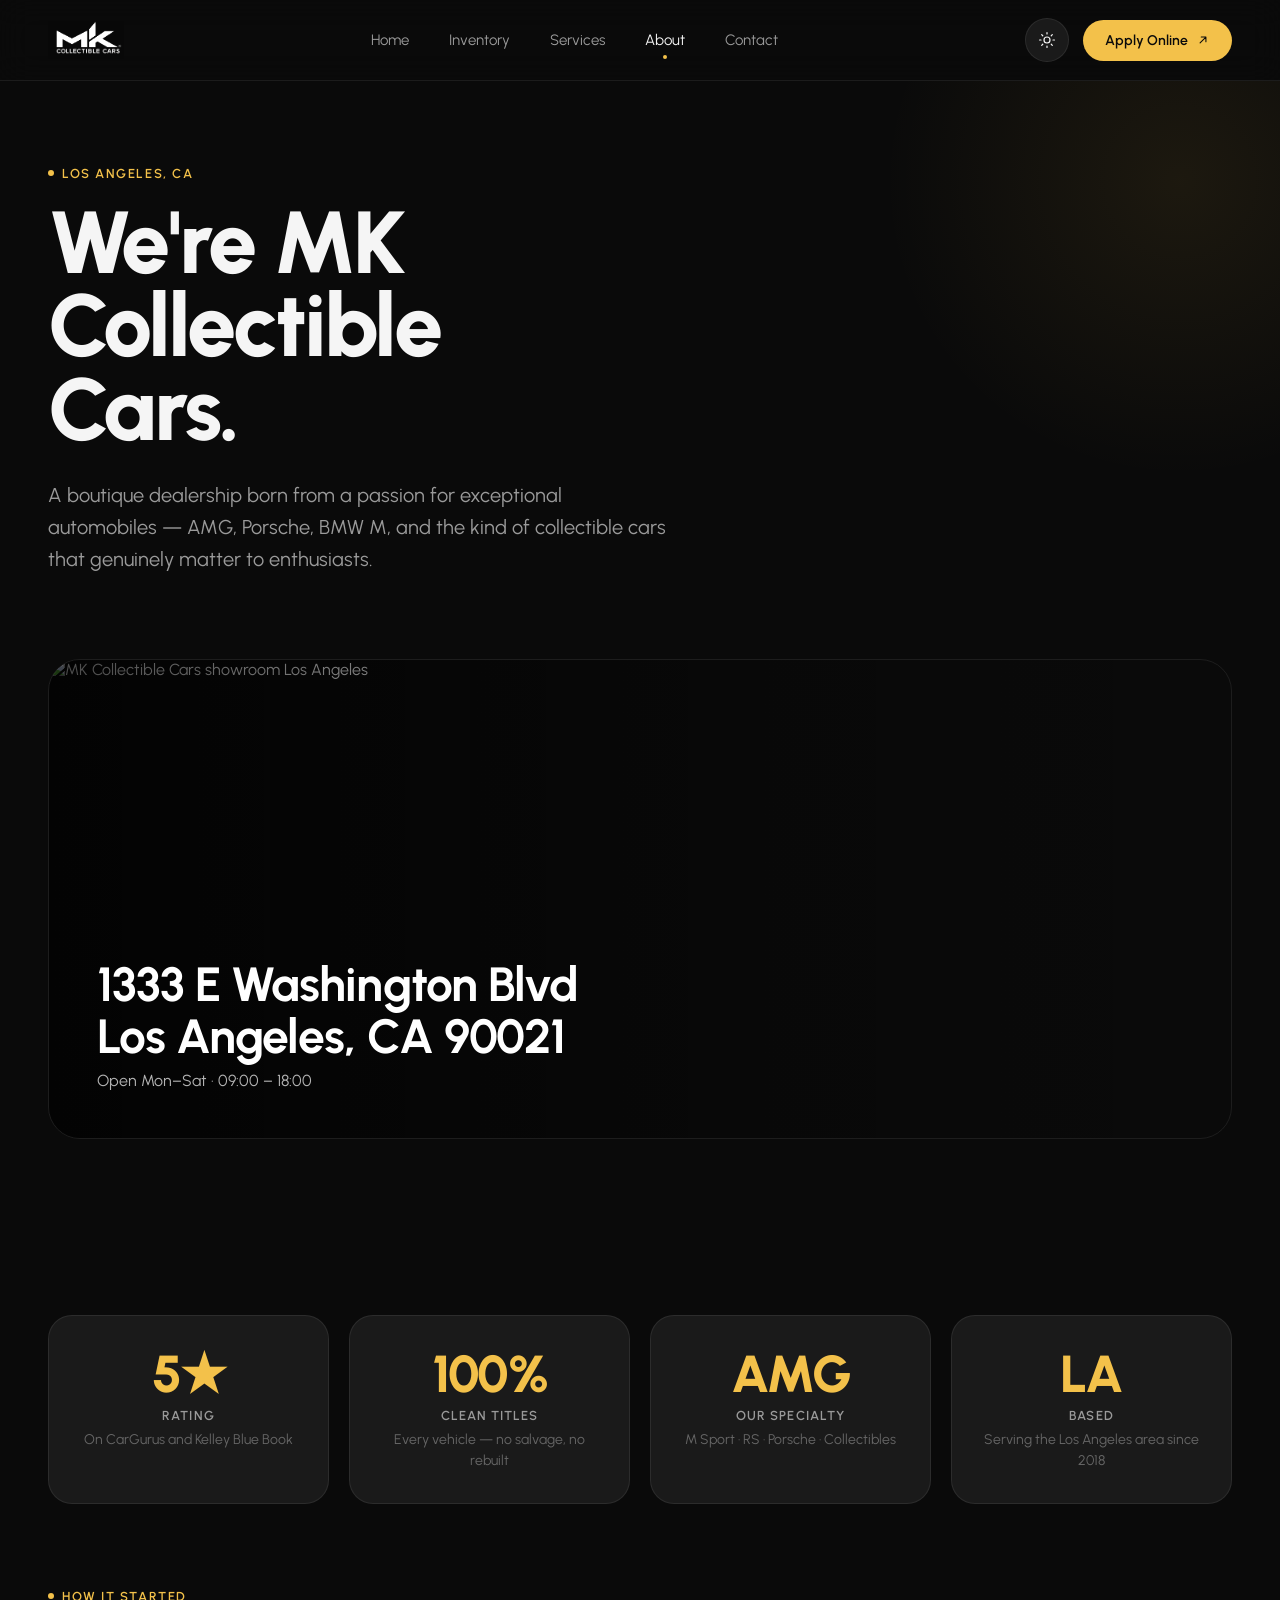
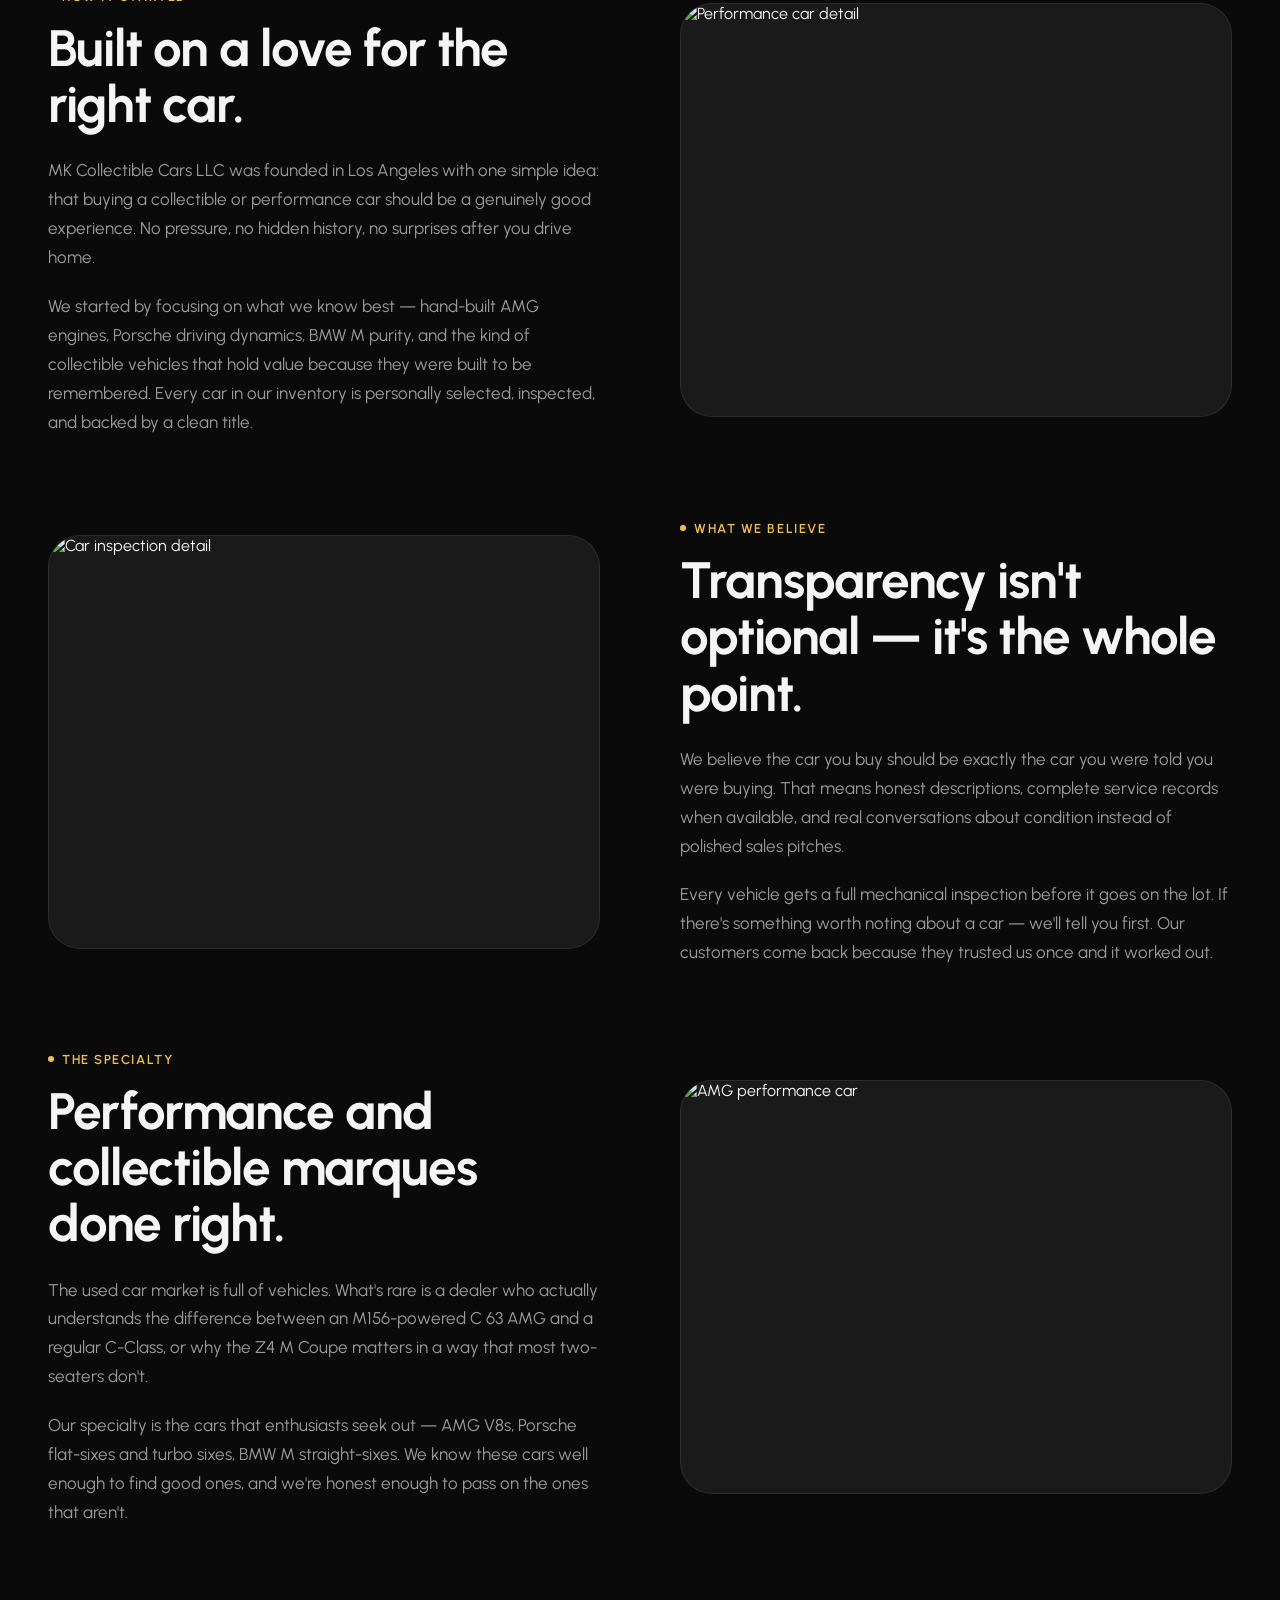
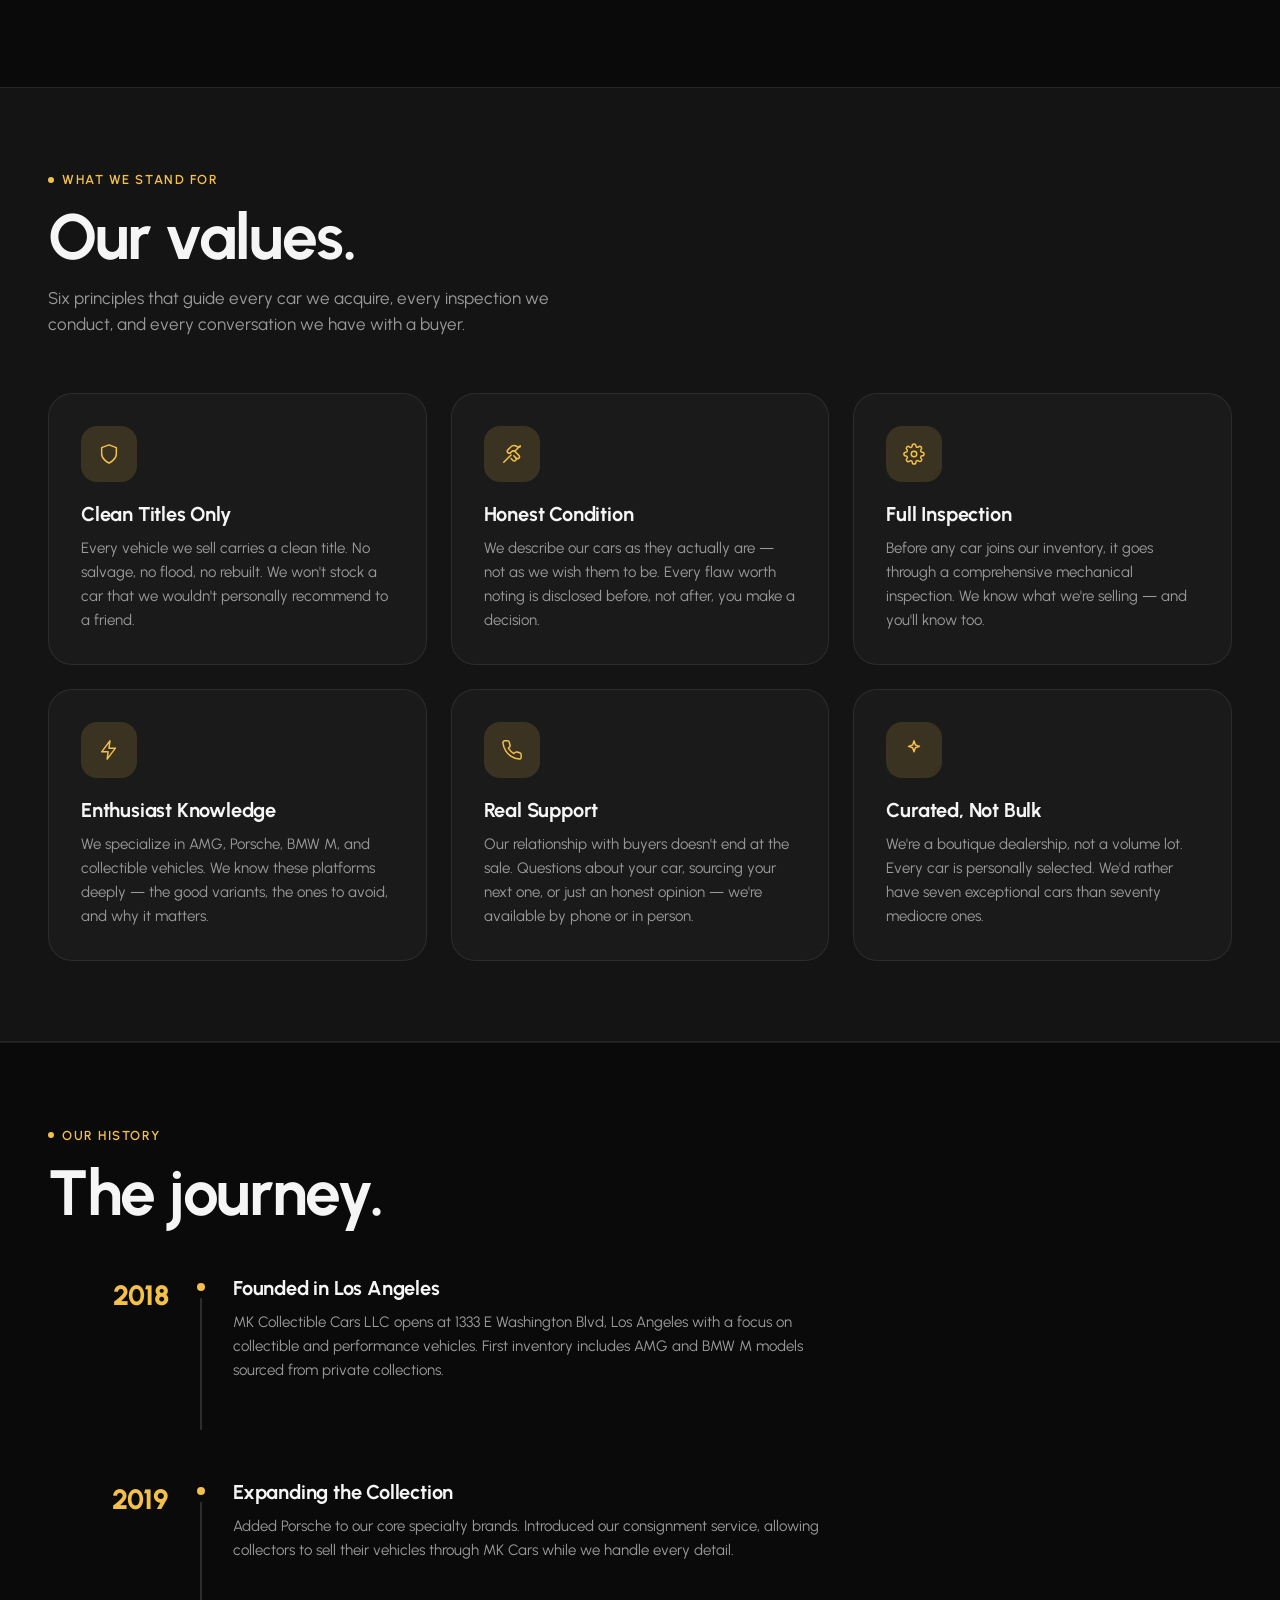
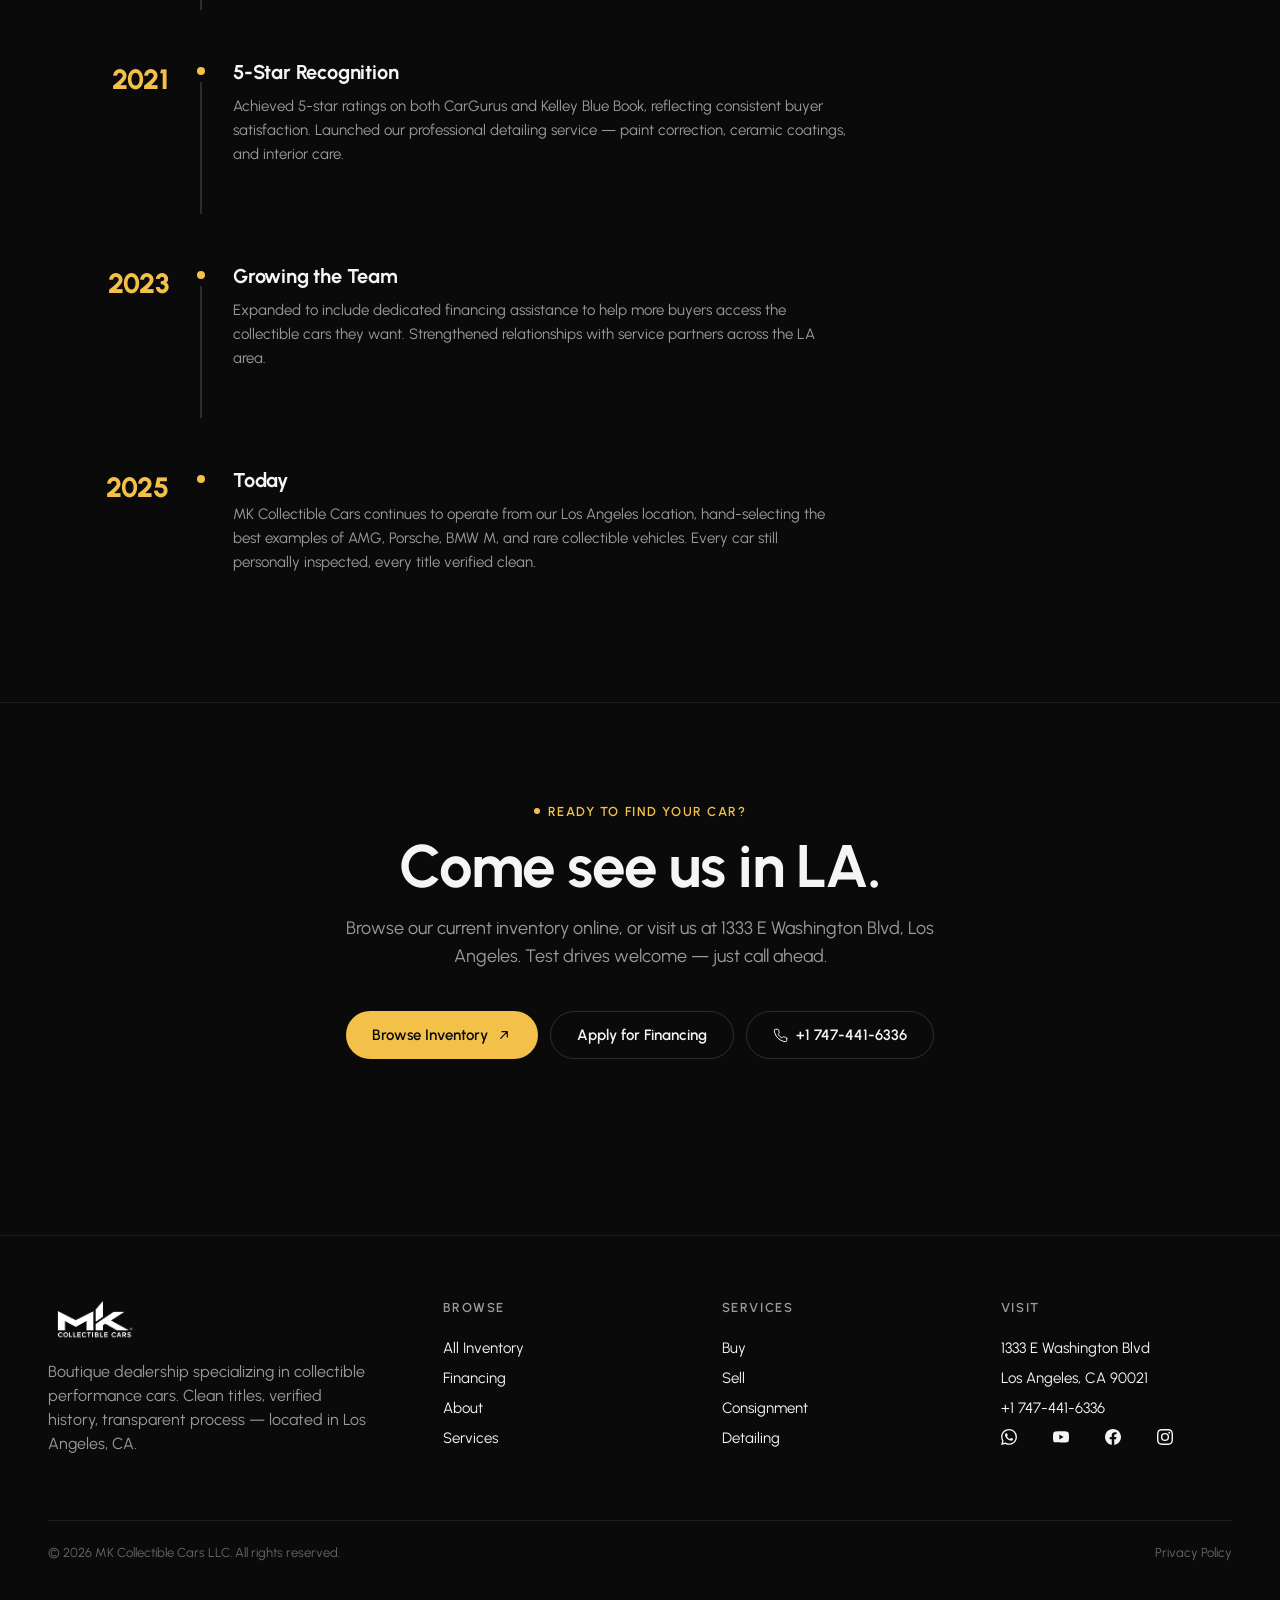
==== our-story.html @ 6998e9a0 "Initial commit — MK Collectible Cars SPA" ====
<!DOCTYPE html>
<html lang="en">
<head>
<meta charset="UTF-8">
<meta name="viewport" content="width=device-width, initial-scale=1.0">
<title>Our Story — MK Collectible Cars</title>
<meta name="description" content="The story behind MK Collectible Cars LLC — a boutique dealership in Los Angeles specializing in AMG, Porsche, BMW M, and collectible vehicles.">
<link rel="preconnect" href="https://fonts.googleapis.com">
<link rel="preconnect" href="https://fonts.gstatic.com" crossorigin>
<link href="https://fonts.googleapis.com/css2?family=Urbanist:wght@400;500;600;700;800&display=swap" rel="stylesheet">
<style>
/* MK Cars — Dark luxury design system */
:root {
  --bg: #0a0a0a;
  --bg-elev: #141414;
  --bg-card: #1a1a1a;
  --bg-card-hover: #1f1f1f;
  --border: rgba(255, 255, 255, 0.08);
  --border-strong: rgba(255, 255, 255, 0.14);
  --text: #f5f5f5;
  --text-muted: #9a9a9a;
  --text-faint: #666;
  --accent: #f3c14a;
  --accent-hover: #f8cf64;
  --accent-text: #0a0a0a;
  --radius-sm: 10px;
  --radius: 16px;
  --radius-lg: 24px;
  --radius-xl: 32px;
  --shadow: 0 20px 50px rgba(0, 0, 0, 0.4);
}

[data-theme="light"] {
  --bg: #f5f3ee;
  --bg-elev: #fffdf9;
  --bg-card: #ffffff;
  --bg-card-hover: #faf8f3;
  --border: rgba(0, 0, 0, 0.08);
  --border-strong: rgba(0, 0, 0, 0.16);
  --text: #15130f;
  --text-muted: #5a564f;
  --text-faint: #8a8680;
  --accent: #c89726;
  --accent-hover: #d6a232;
  --accent-text: #fffdf9;
  --shadow: 0 20px 50px rgba(0, 0, 0, 0.08);
}

* { box-sizing: border-box; }

html, body {
  margin: 0;
  padding: 0;
  background: var(--bg);
  color: var(--text);
  font-family: 'Urbanist', -apple-system, BlinkMacSystemFont, sans-serif;
  font-feature-settings: "ss01", "cv11";
  -webkit-font-smoothing: antialiased;
  text-rendering: optimizeLegibility;
}

a { color: inherit; text-decoration: none; }
button { font-family: inherit; cursor: pointer; }

.container {
  max-width: 1440px;
  margin: 0 auto;
  padding: 0 48px;
}

@media (max-width: 768px) {
  .container { padding: 0 20px; }
}

/* Header */
.header {
  position: sticky;
  top: 0;
  z-index: 50;
  background: color-mix(in oklab, var(--bg) 80%, transparent);
  backdrop-filter: blur(16px);
  -webkit-backdrop-filter: blur(16px);
  border-bottom: 1px solid var(--border);
}

.header-inner {
  display: flex;
  align-items: center;
  justify-content: space-between;
  height: 80px;
}

.logo {
  display: flex;
  align-items: center;
  gap: 10px;
}

.logo-img {
  height: 38px;
  width: auto;
  display: block;
  filter: invert(1) brightness(1.1);
  mix-blend-mode: screen;
}

[data-theme="light"] .logo-img {
  filter: none;
  mix-blend-mode: multiply;
}

.footer .logo-img {
  height: 44px;
}

.nav {
  display: flex;
  align-items: center;
  gap: 40px;
  font-size: 15px;
  color: var(--text-muted);
}

.nav a {
  position: relative;
  padding: 8px 0;
  transition: color .2s;
}
.nav a:hover { color: var(--text); }
.nav a.active { color: var(--text); }
.nav a.active::after {
  content: '';
  position: absolute;
  left: 50%;
  bottom: -2px;
  transform: translateX(-50%);
  width: 4px;
  height: 4px;
  border-radius: 50%;
  background: var(--accent);
}

.header-actions {
  display: flex;
  align-items: center;
  gap: 14px;
}

.icon-btn {
  width: 44px;
  height: 44px;
  border-radius: 50%;
  background: var(--bg-card);
  border: 1px solid var(--border);
  display: grid;
  place-items: center;
  color: var(--text);
  transition: all .2s;
}
.icon-btn:hover { background: var(--bg-card-hover); border-color: var(--border-strong); }

/* Buttons */
.btn {
  display: inline-flex;
  align-items: center;
  gap: 8px;
  padding: 14px 26px;
  border-radius: 999px;
  border: none;
  font-weight: 600;
  font-size: 15px;
  transition: all .2s;
  white-space: nowrap;
  cursor: pointer;
  font-family: inherit;
}

.btn-primary {
  background: var(--accent);
  color: var(--accent-text);
}
.btn-primary:hover { background: var(--accent-hover); transform: translateY(-1px); }

.btn-ghost {
  background: transparent;
  color: var(--text);
  border: 1px solid var(--border-strong);
}
.btn-ghost:hover { background: var(--bg-card); }

/* Cards */
.card {
  background: var(--bg-card);
  border: 1px solid var(--border);
  border-radius: var(--radius);
  transition: all .25s;
}

/* Section */
.section { padding: 96px 0; }

.section-eyebrow {
  display: inline-flex;
  align-items: center;
  gap: 8px;
  color: var(--accent);
  font-size: 13px;
  font-weight: 600;
  letter-spacing: 0.12em;
  text-transform: uppercase;
  margin-bottom: 16px;
}

.section-title {
  font-size: clamp(36px, 5vw, 64px);
  font-weight: 700;
  letter-spacing: -0.02em;
  line-height: 1.05;
  margin: 0 0 16px;
}

.section-sub {
  color: var(--text-muted);
  font-size: 17px;
  max-width: 560px;
  margin: 0;
  line-height: 1.5;
}

.muted { color: var(--text-muted); }
.divider { height: 1px; background: var(--border); border: 0; margin: 0; }

/* Page transitions */
.page-fade {
  animation: pageIn .35s ease;
}
@keyframes pageIn {
  from { opacity: 0; transform: translateY(8px); }
  to { opacity: 1; transform: translateY(0); }
}

/* Footer */
.footer {
  border-top: 1px solid var(--border);
  padding: 64px 0 40px;
  margin-top: 80px;
}
.footer-grid {
  display: grid;
  grid-template-columns: 1.5fr 1fr 1fr 1fr;
  gap: 48px;
  margin-bottom: 48px;
}
.footer-col h4 {
  font-size: 13px;
  text-transform: uppercase;
  letter-spacing: 0.12em;
  color: var(--text-muted);
  margin: 0 0 18px;
  font-weight: 600;
}
.footer-col a {
  display: block;
  padding: 6px 0;
  color: var(--text);
  font-size: 15px;
}
.footer-col a:hover { color: var(--accent); }
.footer-bottom {
  display: flex;
  justify-content: space-between;
  padding-top: 24px;
  border-top: 1px solid var(--border);
  color: var(--text-faint);
  font-size: 13px;
}
.social-icons {
  display: flex;
  gap: 8px;
  margin-top: auto;
  align-self: flex-end;
}
.social-icon {
  display: flex;
  align-items: center;
  justify-content: center;
  width: 44px;
  height: 44px;
  border-radius: 10px;
  color: var(--text-muted);
  transition: color 0.15s, border-color 0.15s;
}
.social-icon:hover {
  color: var(--accent);
}
@media (max-width: 768px) {
  .footer-grid { grid-template-columns: 1fr 1fr; gap: 28px; }
  .nav { display: none; }
}

/* Scrollbar */
::-webkit-scrollbar { width: 10px; height: 10px; }
::-webkit-scrollbar-track { background: var(--bg); }
::-webkit-scrollbar-thumb { background: var(--bg-card); border-radius: 999px; }
::-webkit-scrollbar-thumb:hover { background: var(--bg-card-hover); }

/* =========================================
   OUR STORY PAGE SPECIFIC STYLES
   ========================================= */

.story-hero {
  padding: 80px 0 64px;
  position: relative;
  overflow: hidden;
}

.story-hero::before {
  content: '';
  position: absolute;
  top: -200px;
  right: -200px;
  width: 600px;
  height: 600px;
  background: radial-gradient(circle, color-mix(in oklab, var(--accent) 8%, transparent) 0%, transparent 70%);
  pointer-events: none;
}

.story-hero-inner {
  max-width: 800px;
}

.story-hero-eyebrow {
  display: inline-flex;
  align-items: center;
  gap: 8px;
  color: var(--accent);
  font-size: 13px;
  font-weight: 600;
  letter-spacing: 0.12em;
  text-transform: uppercase;
  margin-bottom: 20px;
}

.story-hero-title {
  font-size: clamp(48px, 7vw, 88px);
  font-weight: 800;
  letter-spacing: -0.03em;
  line-height: 0.95;
  margin: 0 0 28px;
}

.story-hero-sub {
  font-size: 20px;
  color: var(--text-muted);
  line-height: 1.6;
  max-width: 620px;
}

/* Featured image banner */
.story-banner {
  position: relative;
  height: 480px;
  border-radius: var(--radius-xl);
  overflow: hidden;
  border: 1px solid var(--border);
  margin-bottom: 96px;
}

.story-banner img {
  width: 100%;
  height: 100%;
  object-fit: cover;
  object-position: 50% 40%;
}

.story-banner-overlay {
  position: absolute;
  inset: 0;
  background: linear-gradient(90deg, rgba(0,0,0,0.7) 0%, rgba(0,0,0,0.2) 60%, rgba(0,0,0,0) 100%);
}

.story-banner-text {
  position: absolute;
  left: 48px;
  bottom: 48px;
  color: #fff;
}

.story-banner-text h2 {
  font-size: clamp(28px, 4vw, 48px);
  font-weight: 700;
  letter-spacing: -0.02em;
  margin: 0 0 8px;
  line-height: 1.1;
}

.story-banner-text p {
  color: rgba(255,255,255,0.7);
  font-size: 16px;
  margin: 0;
}

/* Story content layout */
.story-content {
  display: grid;
  grid-template-columns: 1fr 1fr;
  gap: 80px;
  align-items: center;
  padding: 0 0 80px;
}

.story-content.reverse {
  direction: rtl;
}

.story-content.reverse > * {
  direction: ltr;
}

.story-text h2 {
  font-size: clamp(32px, 4vw, 52px);
  font-weight: 700;
  letter-spacing: -0.02em;
  line-height: 1.1;
  margin: 0 0 24px;
}

.story-text p {
  color: var(--text-muted);
  font-size: 17px;
  line-height: 1.7;
  margin: 0 0 20px;
}

.story-text p:last-child { margin-bottom: 0; }

.story-img-card {
  border-radius: var(--radius-xl);
  overflow: hidden;
  border: 1px solid var(--border);
  aspect-ratio: 4/3;
  background: var(--bg-card);
}

.story-img-card img {
  width: 100%;
  height: 100%;
  object-fit: cover;
}

/* Values grid */
.values-section {
  padding: 80px 0;
  background: var(--bg-elev);
  border-top: 1px solid var(--border);
  border-bottom: 1px solid var(--border);
}

.values-grid {
  display: grid;
  grid-template-columns: repeat(3, 1fr);
  gap: 24px;
  margin-top: 56px;
}

.value-card {
  padding: 32px;
  background: var(--bg-card);
  border: 1px solid var(--border);
  border-radius: var(--radius-lg);
  transition: all .25s;
}

.value-card:hover {
  border-color: var(--border-strong);
  transform: translateY(-2px);
}

.value-icon {
  width: 56px;
  height: 56px;
  border-radius: 16px;
  background: color-mix(in oklab, var(--accent) 15%, transparent);
  color: var(--accent);
  display: grid;
  place-items: center;
  margin-bottom: 20px;
}

.value-card h3 {
  font-size: 20px;
  font-weight: 700;
  margin: 0 0 10px;
  letter-spacing: -0.01em;
}

.value-card p {
  color: var(--text-muted);
  font-size: 15px;
  line-height: 1.6;
  margin: 0;
}

/* Stats row */
.stats-row {
  display: grid;
  grid-template-columns: repeat(4, 1fr);
  gap: 20px;
  padding: 80px 0;
}

.stat-item {
  background: var(--bg-card);
  border: 1px solid var(--border);
  border-radius: var(--radius-lg);
  padding: 32px 28px;
  text-align: center;
}

.stat-value {
  font-size: 52px;
  font-weight: 800;
  letter-spacing: -0.03em;
  line-height: 1;
  margin-bottom: 8px;
  color: var(--accent);
}

.stat-label {
  font-size: 13px;
  font-weight: 600;
  letter-spacing: 0.08em;
  text-transform: uppercase;
  color: var(--text-muted);
  margin-bottom: 6px;
}

.stat-desc {
  font-size: 14px;
  color: var(--text-faint);
  line-height: 1.5;
}

/* Timeline */
.timeline-section {
  padding: 80px 0;
  border-top: 1px solid var(--border);
}

.timeline {
  display: flex;
  flex-direction: column;
  gap: 0;
  margin-top: 48px;
  max-width: 800px;
}

.timeline-item {
  display: grid;
  grid-template-columns: 120px 1px 1fr;
  gap: 0 32px;
  padding-bottom: 48px;
  position: relative;
}

.timeline-item:last-child {
  padding-bottom: 0;
}

.timeline-year {
  font-size: 28px;
  font-weight: 800;
  color: var(--accent);
  letter-spacing: -0.02em;
  text-align: right;
  padding-top: 4px;
}

.timeline-line {
  position: relative;
  display: flex;
  flex-direction: column;
  align-items: center;
}

.timeline-dot {
  width: 14px;
  height: 14px;
  border-radius: 50%;
  background: var(--accent);
  border: 3px solid var(--bg);
  flex-shrink: 0;
  margin-top: 6px;
}

.timeline-connector {
  width: 2px;
  flex: 1;
  background: var(--border-strong);
  margin-top: 4px;
  min-height: 40px;
}

.timeline-item:last-child .timeline-connector {
  display: none;
}

.timeline-body {
  padding-top: 2px;
  padding-bottom: 48px;
}

.timeline-body h3 {
  font-size: 20px;
  font-weight: 700;
  margin: 0 0 10px;
  letter-spacing: -0.01em;
}

.timeline-body p {
  color: var(--text-muted);
  font-size: 15px;
  line-height: 1.6;
  margin: 0;
}

/* Team section */
.team-section {
  padding: 80px 0;
  background: var(--bg-elev);
  border-top: 1px solid var(--border);
}

/* CTA section */
.cta-section {
  padding: 96px 0;
  text-align: center;
  border-top: 1px solid var(--border);
}

.cta-inner {
  max-width: 640px;
  margin: 0 auto;
}

.cta-inner h2 {
  font-size: clamp(36px, 5vw, 60px);
  font-weight: 700;
  letter-spacing: -0.02em;
  line-height: 1.05;
  margin: 0 0 16px;
}

.cta-inner p {
  color: var(--text-muted);
  font-size: 18px;
  line-height: 1.6;
  margin: 0 0 40px;
}

.cta-actions {
  display: flex;
  gap: 12px;
  justify-content: center;
  flex-wrap: wrap;
}

/* Accent dot */
.accent-dot {
  width: 6px;
  height: 6px;
  border-radius: 50%;
  background: var(--accent);
  display: inline-block;
}

/* Mobile */
@media (max-width: 900px) {
  .story-content {
    grid-template-columns: 1fr;
    gap: 40px;
  }
  .story-content.reverse {
    direction: ltr;
  }
  .values-grid {
    grid-template-columns: 1fr 1fr;
  }
  .stats-row {
    grid-template-columns: 1fr 1fr;
  }
  .story-banner {
    height: 320px;
  }
  .story-banner-text {
    left: 24px;
    bottom: 24px;
  }
}

@media (max-width: 600px) {
  .values-grid {
    grid-template-columns: 1fr;
  }
  .stats-row {
    grid-template-columns: 1fr 1fr;
  }
  .timeline-item {
    grid-template-columns: 80px 1px 1fr;
    gap: 0 20px;
  }
  .timeline-year {
    font-size: 20px;
  }
}
</style>
</head>
<body>

<!-- HEADER -->
<header class="header">
  <div class="container header-inner">
    <a href="index.html" class="logo">
      <img src="assets/logo.png" alt="MK Collectible Cars" class="logo-img" />
    </a>
    <nav class="nav">
      <a href="index.html">Home</a>
      <a href="index.html#/inventory">Inventory</a>
      <a href="index.html#services">Services</a>
      <a href="our-story.html" class="active">About</a>
      <a href="index.html#contact">Contact</a>
    </nav>
    <div class="header-actions">
      <button class="icon-btn" id="theme-btn" title="Toggle theme">
        <svg width="18" height="18" viewBox="0 0 24 24" fill="none" stroke="currentColor" stroke-width="1.6" stroke-linecap="round" stroke-linejoin="round" id="theme-icon">
          <circle cx="12" cy="12" r="4"/><path d="M12 2v2M12 20v2M4.93 4.93l1.41 1.41M17.66 17.66l1.41 1.41M2 12h2M20 12h2M4.93 19.07l1.41-1.41M17.66 6.34l1.41-1.41"/>
        </svg>
      </button>
      <a href="apply-online.html" class="btn btn-primary" style="padding: 12px 22px; font-size: 14px;">
        Apply Online
        <svg width="14" height="14" viewBox="0 0 24 24" fill="none" stroke="currentColor" stroke-width="1.8" stroke-linecap="round" stroke-linejoin="round"><path d="M7 17L17 7M9 7h8v8"/></svg>
      </a>
    </div>
  </div>
</header>

<!-- MAIN -->
<main class="page-fade">

  <!-- HERO -->
  <section class="story-hero">
    <div class="container">
      <div class="story-hero-inner">
        <div class="story-hero-eyebrow animate-on-scroll animate-fade-in">
          <span class="accent-dot"></span>
          Los Angeles, CA
        </div>
        <h1 class="story-hero-title animate-on-scroll animate-fade-in delay-1">We're MK<br>Collectible<br>Cars.</h1>
        <p class="story-hero-sub animate-on-scroll animate-fade-in delay-2">A boutique dealership born from a passion for exceptional automobiles — AMG, Porsche, BMW M, and the kind of collectible cars that genuinely matter to enthusiasts.</p>
      </div>
    </div>
  </section>

  <!-- BANNER IMAGE -->
  <div class="container">
    <div class="story-banner animate-on-scroll animate-fade-in">
      <img src="https://images.unsplash.com/photo-1492144534655-ae79c964c9d7?w=1400&q=80&auto=format&fit=crop" alt="MK Collectible Cars showroom Los Angeles" />
      <div class="story-banner-overlay"></div>
      <div class="story-banner-text">
        <h2>1333 E Washington Blvd<br>Los Angeles, CA 90021</h2>
        <p>Open Mon–Sat · 09:00 – 18:00</p>
      </div>
    </div>
  </div>

  <!-- STATS ROW -->
  <div class="container">
    <div class="stats-row">
      <div class="stat-item animate-on-scroll animate-fade-in delay-1">
        <div class="stat-value">5★</div>
        <div class="stat-label">Rating</div>
        <div class="stat-desc">On CarGurus and Kelley Blue Book</div>
      </div>
      <div class="stat-item animate-on-scroll animate-fade-in delay-2">
        <div class="stat-value">100%</div>
        <div class="stat-label">Clean Titles</div>
        <div class="stat-desc">Every vehicle — no salvage, no rebuilt</div>
      </div>
      <div class="stat-item animate-on-scroll animate-fade-in delay-3">
        <div class="stat-value">AMG</div>
        <div class="stat-label">Our Specialty</div>
        <div class="stat-desc">M Sport · RS · Porsche · Collectibles</div>
      </div>
      <div class="stat-item animate-on-scroll animate-fade-in delay-4">
        <div class="stat-value">LA</div>
        <div class="stat-label">Based</div>
        <div class="stat-desc">Serving the Los Angeles area since 2018</div>
      </div>
    </div>
  </div>

  <!-- OUR STORY SECTION 1 -->
  <section style="padding: 0 0 80px;">
    <div class="container">
      <div class="story-content">
        <div class="story-text animate-on-scroll animate-slide-left">
          <div class="section-eyebrow">
            <span class="accent-dot"></span>
            How it started
          </div>
          <h2>Built on a love for the right car.</h2>
          <p>MK Collectible Cars LLC was founded in Los Angeles with one simple idea: that buying a collectible or performance car should be a genuinely good experience. No pressure, no hidden history, no surprises after you drive home.</p>
          <p>We started by focusing on what we know best — hand-built AMG engines, Porsche driving dynamics, BMW M purity, and the kind of collectible vehicles that hold value because they were built to be remembered. Every car in our inventory is personally selected, inspected, and backed by a clean title.</p>
        </div>
        <div class="story-img-card animate-on-scroll animate-slide-right">
          <img src="https://images.unsplash.com/photo-1580273916550-e323be2ae537?w=900&q=80&auto=format&fit=crop" alt="Performance car detail" />
        </div>
      </div>

      <div class="story-content reverse">
        <div class="story-text animate-on-scroll animate-slide-right">
          <div class="section-eyebrow">
            <span class="accent-dot"></span>
            What we believe
          </div>
          <h2>Transparency isn't optional — it's the whole point.</h2>
          <p>We believe the car you buy should be exactly the car you were told you were buying. That means honest descriptions, complete service records when available, and real conversations about condition instead of polished sales pitches.</p>
          <p>Every vehicle gets a full mechanical inspection before it goes on the lot. If there's something worth noting about a car — we'll tell you first. Our customers come back because they trusted us once and it worked out.</p>
        </div>
        <div class="story-img-card animate-on-scroll animate-slide-left">
          <img src="https://images.unsplash.com/photo-1503376780353-7e6692767b70?w=900&q=80&auto=format&fit=crop" alt="Car inspection detail" />
        </div>
      </div>

      <div class="story-content">
        <div class="story-text animate-on-scroll animate-slide-left">
          <div class="section-eyebrow">
            <span class="accent-dot"></span>
            The specialty
          </div>
          <h2>Performance and collectible marques done right.</h2>
          <p>The used car market is full of vehicles. What's rare is a dealer who actually understands the difference between an M156-powered C 63 AMG and a regular C-Class, or why the Z4 M Coupe matters in a way that most two-seaters don't.</p>
          <p>Our specialty is the cars that enthusiasts seek out — AMG V8s, Porsche flat-sixes and turbo sixes, BMW M straight-sixes. We know these cars well enough to find good ones, and we're honest enough to pass on the ones that aren't.</p>
        </div>
        <div class="story-img-card animate-on-scroll animate-slide-right">
          <img src="https://images.unsplash.com/photo-1544636331-e26879cd4d9b?w=900&q=80&auto=format&fit=crop" alt="AMG performance car" />
        </div>
      </div>
    </div>
  </section>

  <!-- VALUES -->
  <section class="values-section">
    <div class="container">
      <div class="section-eyebrow animate-on-scroll animate-fade-in">
        <span class="accent-dot"></span>
        What we stand for
      </div>
      <h2 class="section-title animate-on-scroll animate-fade-in delay-1">Our values.</h2>
      <p class="section-sub animate-on-scroll animate-fade-in delay-2">Six principles that guide every car we acquire, every inspection we conduct, and every conversation we have with a buyer.</p>

      <div class="values-grid">
        <div class="value-card animate-on-scroll animate-fade-in delay-1">
          <div class="value-icon">
            <svg width="22" height="22" viewBox="0 0 24 24" fill="none" stroke="currentColor" stroke-width="1.6" stroke-linecap="round" stroke-linejoin="round"><path d="M12 22s8-4 8-10V5l-8-3-8 3v7c0 6 8 10 8 10z"/></svg>
          </div>
          <h3>Clean Titles Only</h3>
          <p>Every vehicle we sell carries a clean title. No salvage, no flood, no rebuilt. We won't stock a car that we wouldn't personally recommend to a friend.</p>
        </div>
        <div class="value-card">
          <div class="value-icon">
            <svg width="22" height="22" viewBox="0 0 24 24" fill="none" stroke="currentColor" stroke-width="1.6" stroke-linecap="round" stroke-linejoin="round"><path d="M11 17l2 2a1 1 0 1 0 3-3"/><path d="M14 14l2.5 2.5a1 1 0 1 0 3-3l-3.88-3.88a3 3 0 0 0-4.24 0l-.88.88a1 1 0 1 1-3-3l2.81-2.81a5.79 5.79 0 0 1 7.06-.87l.47.28a2 2 0 0 0 1.42.25L21 4"/><path d="M21 3l-6 6"/><path d="M3 21l8-8"/></svg>
          </div>
          <h3>Honest Condition</h3>
          <p>We describe our cars as they actually are — not as we wish them to be. Every flaw worth noting is disclosed before, not after, you make a decision.</p>
        </div>
        <div class="value-card">
          <div class="value-icon">
            <svg width="22" height="22" viewBox="0 0 24 24" fill="none" stroke="currentColor" stroke-width="1.6" stroke-linecap="round" stroke-linejoin="round"><circle cx="12" cy="12" r="3"/><path d="M19.4 15a1.65 1.65 0 0 0 .33 1.82l.06.06a2 2 0 1 1-2.83 2.83l-.06-.06a1.65 1.65 0 0 0-1.82-.33 1.65 1.65 0 0 0-1 1.51V21a2 2 0 0 1-4 0v-.09A1.65 1.65 0 0 0 9 19.4a1.65 1.65 0 0 0-1.82.33l-.06.06a2 2 0 1 1-2.83-2.83l.06-.06a1.65 1.65 0 0 0 .33-1.82 1.65 1.65 0 0 0-1.51-1H3a2 2 0 0 1 0-4h.09A1.65 1.65 0 0 0 4.6 9a1.65 1.65 0 0 0-.33-1.82l-.06-.06a2 2 0 1 1 2.83-2.83l.06.06a1.65 1.65 0 0 0 1.82.33H9a1.65 1.65 0 0 0 1-1.51V3a2 2 0 0 1 4 0v.09a1.65 1.65 0 0 0 1 1.51 1.65 1.65 0 0 0 1.82-.33l.06-.06a2 2 0 1 1 2.83 2.83l-.06.06a1.65 1.65 0 0 0-.33 1.82V9a1.65 1.65 0 0 0 1.51 1H21a2 2 0 0 1 0 4h-.09a1.65 1.65 0 0 0-1.51 1z"/></svg>
          </div>
          <h3>Full Inspection</h3>
          <p>Before any car joins our inventory, it goes through a comprehensive mechanical inspection. We know what we're selling — and you'll know too.</p>
        </div>
        <div class="value-card">
          <div class="value-icon">
            <svg width="22" height="22" viewBox="0 0 24 24" fill="none" stroke="currentColor" stroke-width="1.6" stroke-linecap="round" stroke-linejoin="round"><path d="M13 2L4 14h7l-1 8 9-12h-7l1-8z"/></svg>
          </div>
          <h3>Enthusiast Knowledge</h3>
          <p>We specialize in AMG, Porsche, BMW M, and collectible vehicles. We know these platforms deeply — the good variants, the ones to avoid, and why it matters.</p>
        </div>
        <div class="value-card">
          <div class="value-icon">
            <svg width="22" height="22" viewBox="0 0 24 24" fill="none" stroke="currentColor" stroke-width="1.6" stroke-linecap="round" stroke-linejoin="round"><path d="M22 16.92v3a2 2 0 0 1-2.18 2 19.79 19.79 0 0 1-8.63-3.07 19.5 19.5 0 0 1-6-6 19.79 19.79 0 0 1-3.07-8.67A2 2 0 0 1 4.11 2h3a2 2 0 0 1 2 1.72 12.84 12.84 0 0 0 .7 2.81 2 2 0 0 1-.45 2.11L8.09 9.91a16 16 0 0 0 6 6l1.27-1.27a2 2 0 0 1 2.11-.45 12.84 12.84 0 0 0 2.81.7A2 2 0 0 1 22 16.92z"/></svg>
          </div>
          <h3>Real Support</h3>
          <p>Our relationship with buyers doesn't end at the sale. Questions about your car, sourcing your next one, or just an honest opinion — we're available by phone or in person.</p>
        </div>
        <div class="value-card">
          <div class="value-icon">
            <svg width="22" height="22" viewBox="0 0 24 24" fill="none" stroke="currentColor" stroke-width="1.6" stroke-linecap="round" stroke-linejoin="round"><path d="M12 2l1.5 4.5L18 8l-4.5 1.5L12 14l-1.5-4.5L6 8l4.5-1.5z"/></svg>
          </div>
          <h3>Curated, Not Bulk</h3>
          <p>We're a boutique dealership, not a volume lot. Every car is personally selected. We'd rather have seven exceptional cars than seventy mediocre ones.</p>
        </div>
      </div>
    </div>
  </section>

  <!-- TIMELINE -->
  <section class="timeline-section">
    <div class="container">
      <div class="section-eyebrow">
        <span class="accent-dot"></span>
        Our history
      </div>
      <h2 class="section-title">The journey.</h2>

      <div class="timeline">
        <div class="timeline-item">
          <div class="timeline-year">2018</div>
          <div class="timeline-line">
            <div class="timeline-dot"></div>
            <div class="timeline-connector"></div>
          </div>
          <div class="timeline-body">
            <h3>Founded in Los Angeles</h3>
            <p>MK Collectible Cars LLC opens at 1333 E Washington Blvd, Los Angeles with a focus on collectible and performance vehicles. First inventory includes AMG and BMW M models sourced from private collections.</p>
          </div>
        </div>
        <div class="timeline-item">
          <div class="timeline-year">2019</div>
          <div class="timeline-line">
            <div class="timeline-dot"></div>
            <div class="timeline-connector"></div>
          </div>
          <div class="timeline-body">
            <h3>Expanding the Collection</h3>
            <p>Added Porsche to our core specialty brands. Introduced our consignment service, allowing collectors to sell their vehicles through MK Cars while we handle every detail.</p>
          </div>
        </div>
        <div class="timeline-item">
          <div class="timeline-year">2021</div>
          <div class="timeline-line">
            <div class="timeline-dot"></div>
            <div class="timeline-connector"></div>
          </div>
          <div class="timeline-body">
            <h3>5-Star Recognition</h3>
            <p>Achieved 5-star ratings on both CarGurus and Kelley Blue Book, reflecting consistent buyer satisfaction. Launched our professional detailing service — paint correction, ceramic coatings, and interior care.</p>
          </div>
        </div>
        <div class="timeline-item">
          <div class="timeline-year">2023</div>
          <div class="timeline-line">
            <div class="timeline-dot"></div>
            <div class="timeline-connector"></div>
          </div>
          <div class="timeline-body">
            <h3>Growing the Team</h3>
            <p>Expanded to include dedicated financing assistance to help more buyers access the collectible cars they want. Strengthened relationships with service partners across the LA area.</p>
          </div>
        </div>
        <div class="timeline-item">
          <div class="timeline-year">2025</div>
          <div class="timeline-line">
            <div class="timeline-dot"></div>
            <div class="timeline-connector"></div>
          </div>
          <div class="timeline-body">
            <h3>Today</h3>
            <p>MK Collectible Cars continues to operate from our Los Angeles location, hand-selecting the best examples of AMG, Porsche, BMW M, and rare collectible vehicles. Every car still personally inspected, every title verified clean.</p>
          </div>
        </div>
      </div>
    </div>
  </section>

  <!-- CTA -->
  <section class="cta-section">
    <div class="container">
      <div class="cta-inner">
        <div class="section-eyebrow" style="justify-content: center;">
          <span class="accent-dot"></span>
          Ready to find your car?
        </div>
        <h2>Come see us in LA.</h2>
        <p>Browse our current inventory online, or visit us at 1333 E Washington Blvd, Los Angeles. Test drives welcome — just call ahead.</p>
        <div class="cta-actions">
          <a href="index.html#/inventory" class="btn btn-primary">
            Browse Inventory
            <svg width="16" height="16" viewBox="0 0 24 24" fill="none" stroke="currentColor" stroke-width="1.8" stroke-linecap="round" stroke-linejoin="round"><path d="M7 17L17 7M9 7h8v8"/></svg>
          </a>
          <a href="apply-online.html" class="btn btn-ghost">Apply for Financing</a>
          <a href="tel:17474416336" class="btn btn-ghost">
            <svg width="15" height="15" viewBox="0 0 24 24" fill="none" stroke="currentColor" stroke-width="1.6" stroke-linecap="round" stroke-linejoin="round"><path d="M22 16.92v3a2 2 0 0 1-2.18 2 19.79 19.79 0 0 1-8.63-3.07 19.5 19.5 0 0 1-6-6 19.79 19.79 0 0 1-3.07-8.67A2 2 0 0 1 4.11 2h3a2 2 0 0 1 2 1.72 12.84 12.84 0 0 0 .7 2.81 2 2 0 0 1-.45 2.11L8.09 9.91a16 16 0 0 0 6 6l1.27-1.27a2 2 0 0 1 2.11-.45 12.84 12.84 0 0 0 2.81.7A2 2 0 0 1 22 16.92z"/></svg>
            +1 747-441-6336
          </a>
        </div>
      </div>
    </div>
  </section>

</main>

<footer class="footer">
  <div class="container">
    <div class="footer-grid">
      <div>
        <a href="index.html" class="logo">
          <img src="assets/logo.png" alt="MK Collectible Cars" class="logo-img" />
        </a>
        <p class="muted" style="margin-top: 16px; max-width: 320px; line-height: 1.5;">
          Boutique dealership specializing in collectible performance cars. Clean titles, verified history, transparent process — located in Los Angeles, CA.
        </p>
      </div>
      <div class="footer-col">
        <h4>Browse</h4>
        <a href="index.html#/inventory">All Inventory</a>
        <a href="apply-online.html">Financing</a>
        <a href="our-story.html">About</a>
        <a href="index.html#services">Services</a>
      </div>
      <div class="footer-col">
        <h4>Services</h4>
        <a href="index.html#services">Buy</a>
        <a href="index.html#services">Sell</a>
        <a href="index.html#services">Consignment</a>
        <a href="index.html#services">Detailing</a>
      </div>
      <div class="footer-col">
        <h4>Visit</h4>
        <a href="#">1333 E Washington Blvd</a>
        <a href="#">Los Angeles, CA 90021</a>
        <a href="tel:17474416336">+1 747-441-6336</a>
        <div class="social-icons">
          <a href="https://wa.me/17474416336" target="_blank" rel="noopener noreferrer" title="WhatsApp" class="social-icon">
            <svg width="16" height="16" viewBox="0 0 24 24" fill="currentColor"><path d="M17.472 14.382c-.297-.149-1.758-.867-2.03-.967-.273-.099-.471-.148-.67.15-.197.297-.767.966-.94 1.164-.173.199-.347.223-.644.075-.297-.15-1.255-.463-2.39-1.475-.883-.788-1.48-1.761-1.653-2.059-.173-.297-.018-.458.13-.606.134-.133.298-.347.446-.52.149-.174.198-.298.298-.497.099-.198.05-.371-.025-.52-.075-.149-.669-1.612-.916-2.207-.242-.579-.487-.5-.669-.51-.173-.008-.371-.01-.57-.01-.198 0-.52.074-.792.372-.272.297-1.04 1.016-1.04 2.479 0 1.462 1.065 2.875 1.213 3.074.149.198 2.096 3.2 5.077 4.487.709.306 1.262.489 1.694.625.712.227 1.36.195 1.871.118.571-.085 1.758-.719 2.006-1.413.248-.694.248-1.289.173-1.413-.074-.124-.272-.198-.57-.347m-5.421 7.403h-.004a9.87 9.87 0 01-5.031-1.378l-.361-.214-3.741.982.998-3.648-.235-.374a9.86 9.86 0 01-1.51-5.26c.001-5.45 4.436-9.884 9.888-9.884 2.64 0 5.122 1.03 6.988 2.898a9.825 9.825 0 012.893 6.994c-.003 5.45-4.437 9.884-9.885 9.884m8.413-18.297A11.815 11.815 0 0012.05 0C5.495 0 .16 5.335.157 11.892c0 2.096.547 4.142 1.588 5.945L.057 24l6.305-1.654a11.882 11.882 0 005.683 1.448h.005c6.554 0 11.89-5.335 11.893-11.893a11.821 11.821 0 00-3.48-8.413z"/></svg>
          </a>
          <a href="https://www.youtube.com/@MKCarsLA" target="_blank" rel="noopener noreferrer" title="YouTube" class="social-icon">
            <svg width="16" height="16" viewBox="0 0 24 24" fill="currentColor"><path d="M23.498 6.186a3.016 3.016 0 00-2.122-2.136C19.505 3.545 12 3.545 12 3.545s-7.505 0-9.377.505A3.017 3.017 0 00.502 6.186C0 8.07 0 12 0 12s0 3.93.502 5.814a3.016 3.016 0 002.122 2.136c1.871.505 9.376.505 9.376.505s7.505 0 9.377-.505a3.015 3.015 0 002.122-2.136C24 15.93 24 12 24 12s0-3.93-.502-5.814zM9.545 15.568V8.432L15.818 12l-6.273 3.568z"/></svg>
          </a>
          <a href="https://www.facebook.com/people/MK-Collectible-Cars/61585232605887/" target="_blank" rel="noopener noreferrer" title="Facebook" class="social-icon">
            <svg width="16" height="16" viewBox="0 0 24 24" fill="currentColor"><path d="M24 12.073c0-6.627-5.373-12-12-12s-12 5.373-12 12c0 5.99 4.388 10.954 10.125 11.854v-8.385H7.078v-3.47h3.047V9.43c0-3.007 1.792-4.669 4.533-4.669 1.312 0 2.686.235 2.686.235v2.953H15.83c-1.491 0-1.956.925-1.956 1.874v2.25h3.328l-.532 3.47h-2.796v8.385C19.612 23.027 24 18.062 24 12.073z"/></svg>
          </a>
          <a href="https://www.instagram.com/mkcollectiblecars" target="_blank" rel="noopener noreferrer" title="Instagram" class="social-icon">
            <svg width="16" height="16" viewBox="0 0 24 24" fill="currentColor"><path d="M12 2.163c3.204 0 3.584.012 4.85.07 3.252.148 4.771 1.691 4.919 4.919.058 1.265.069 1.645.069 4.849 0 3.205-.012 3.584-.069 4.849-.149 3.225-1.664 4.771-4.919 4.919-1.266.058-1.644.07-4.85.07-3.204 0-3.584-.012-4.849-.07-3.26-.149-4.771-1.699-4.919-4.92-.058-1.265-.07-1.644-.07-4.849 0-3.204.013-3.583.07-4.849.149-3.227 1.664-4.771 4.919-4.919 1.266-.057 1.645-.069 4.849-.069zM12 0C8.741 0 8.333.014 7.053.072 2.695.272.273 2.69.073 7.052.014 8.333 0 8.741 0 12c0 3.259.014 3.668.072 4.948.2 4.358 2.618 6.78 6.98 6.98C8.333 23.986 8.741 24 12 24c3.259 0 3.668-.014 4.948-.072 4.354-.2 6.782-2.618 6.979-6.98.059-1.28.073-1.689.073-4.948 0-3.259-.014-3.667-.072-4.947-.196-4.354-2.617-6.78-6.979-6.98C15.668.014 15.259 0 12 0zm0 5.838a6.162 6.162 0 100 12.324 6.162 6.162 0 000-12.324zM12 16a4 4 0 110-8 4 4 0 010 8zm6.406-11.845a1.44 1.44 0 100 2.881 1.44 1.44 0 000-2.881z"/></svg>
          </a>
        </div>
      </div>
    </div>
    <div class="footer-bottom">
      <span>&copy; 2026 MK Collectible Cars LLC. All rights reserved.</span>
      <a href="privacy-policy.html" style="color: var(--text-faint); transition: color 0.15s;" onmouseover="this.style.color='var(--accent)'" onmouseout="this.style.color='var(--text-faint)'">Privacy Policy</a>
    </div>
  </div>
</footer>

<script>
// Theme toggle — synced with main site via localStorage
(function() {
  const saved = localStorage.getItem('mk-theme') || 'dark';
  document.documentElement.setAttribute('data-theme', saved);
  updateIcon(saved);

  document.getElementById('theme-btn').addEventListener('click', function() {
    const current = document.documentElement.getAttribute('data-theme');
    const next = current === 'dark' ? 'light' : 'dark';
    document.documentElement.setAttribute('data-theme', next);
    localStorage.setItem('mk-theme', next);
    updateIcon(next);
  });

  function updateIcon(theme) {
    const icon = document.getElementById('theme-icon');
    if (theme === 'dark') {
      // sun icon
      icon.innerHTML = '<circle cx="12" cy="12" r="4"/><path d="M12 2v2M12 20v2M4.93 4.93l1.41 1.41M17.66 17.66l1.41 1.41M2 12h2M20 12h2M4.93 19.07l1.41-1.41M17.66 6.34l1.41-1.41"/>';
    } else {
      // moon icon
      icon.innerHTML = '<path d="M21 12.79A9 9 0 1 1 11.21 3 7 7 0 0 0 21 12.79z"/>';
    }
  }
})();
</script>
<script src="scroll-animations.js"></script>
</body>
</html>
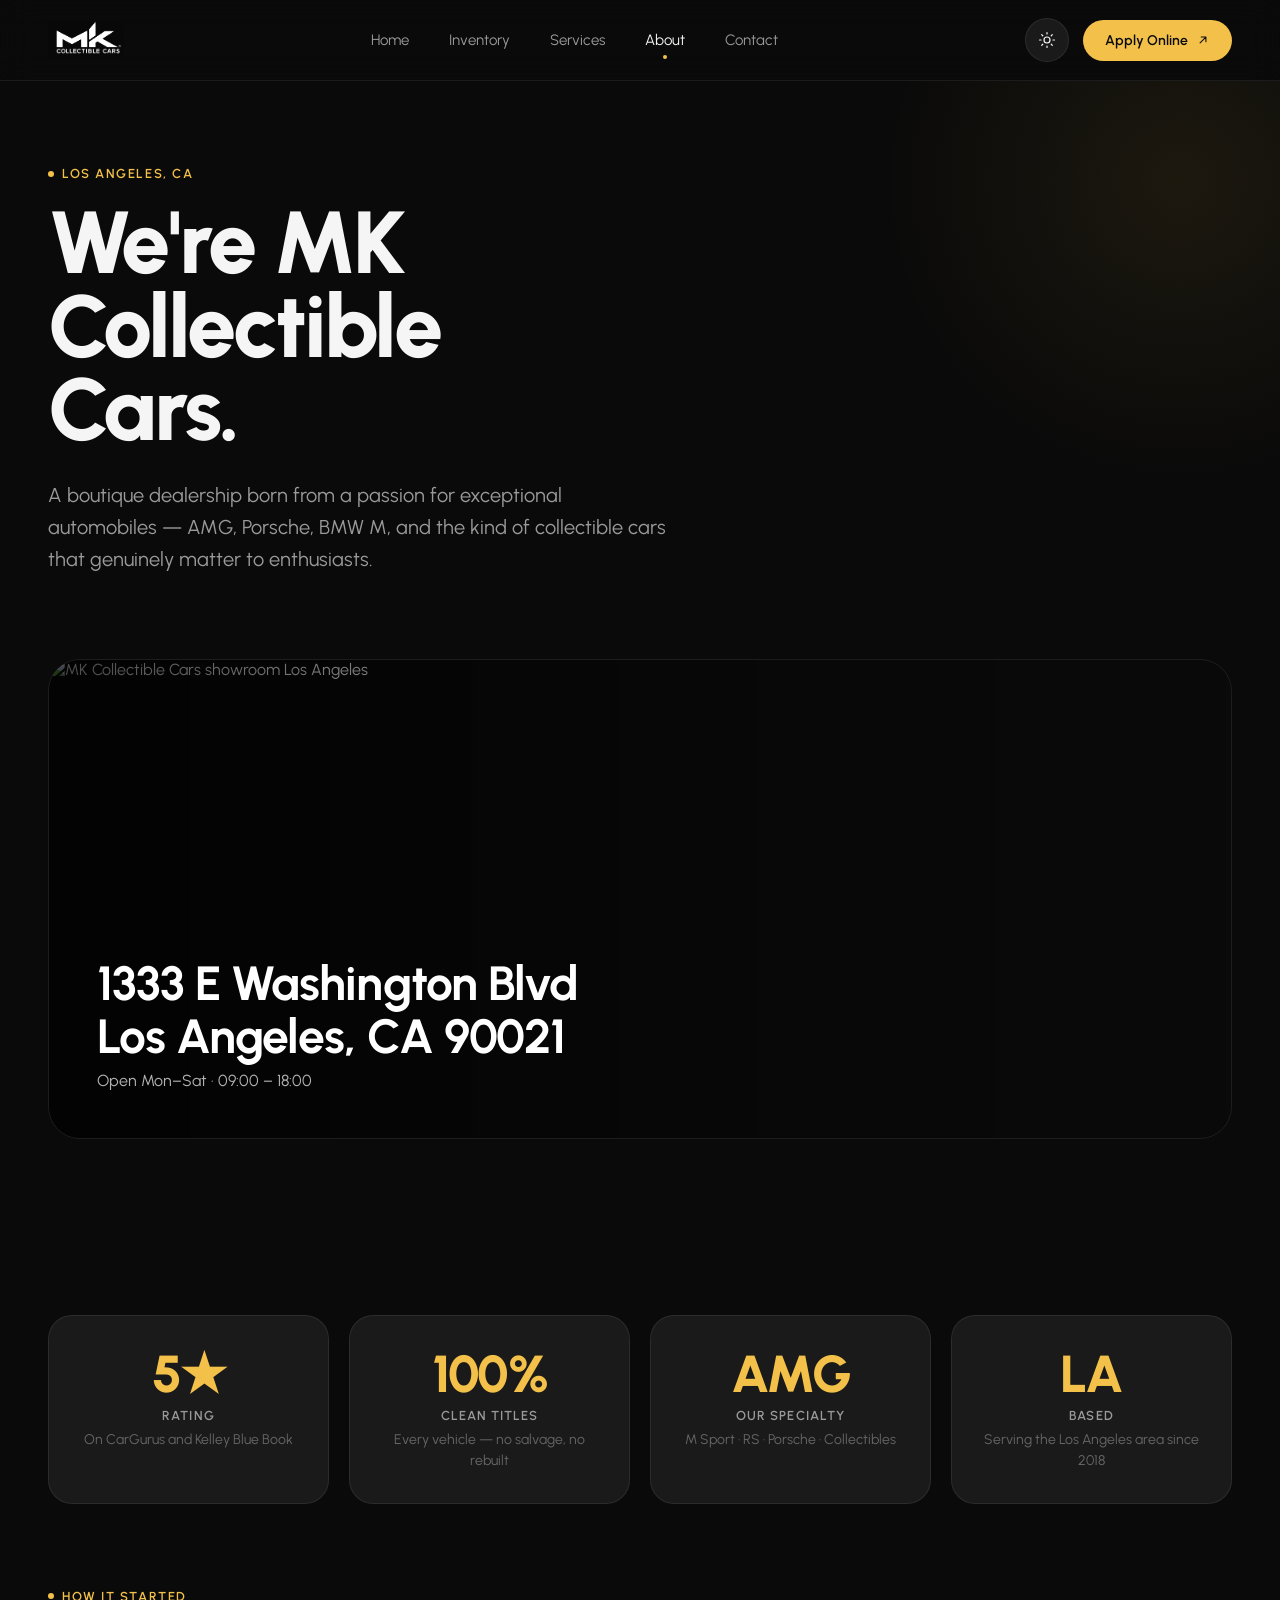
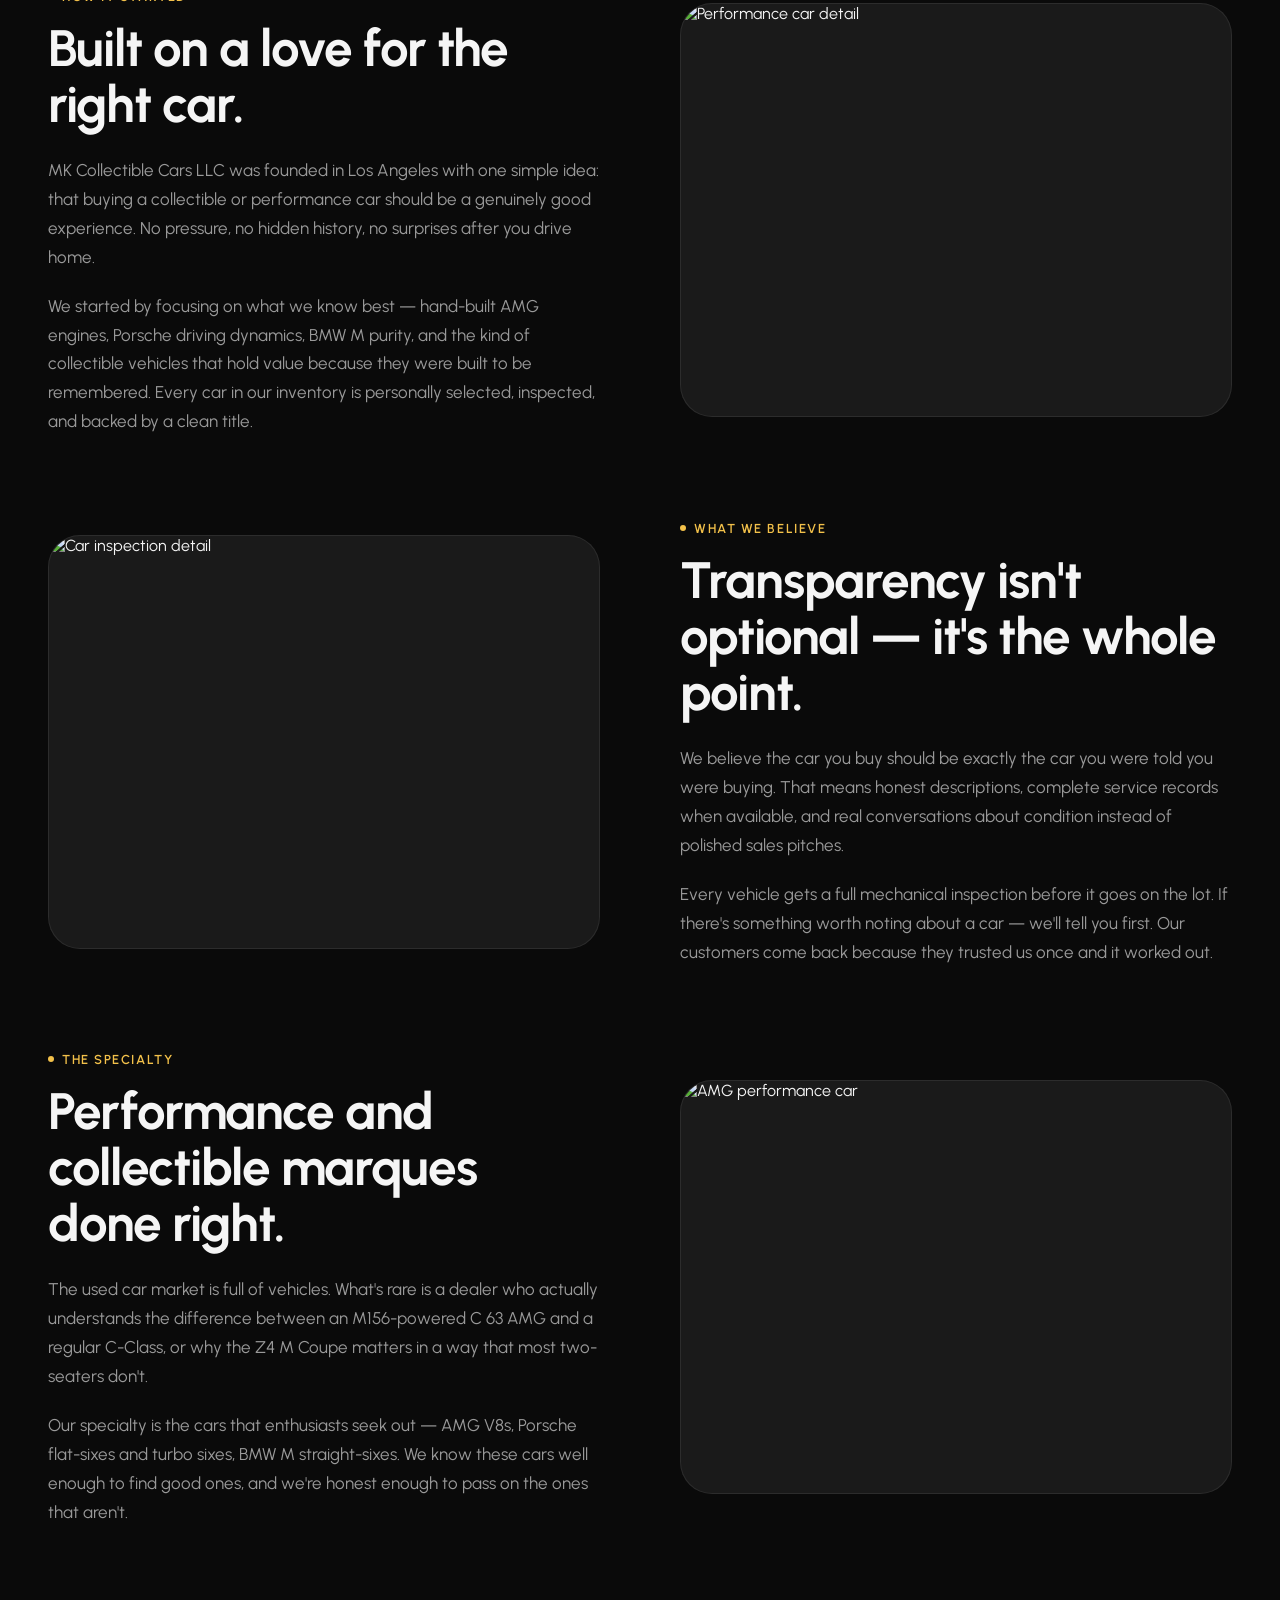
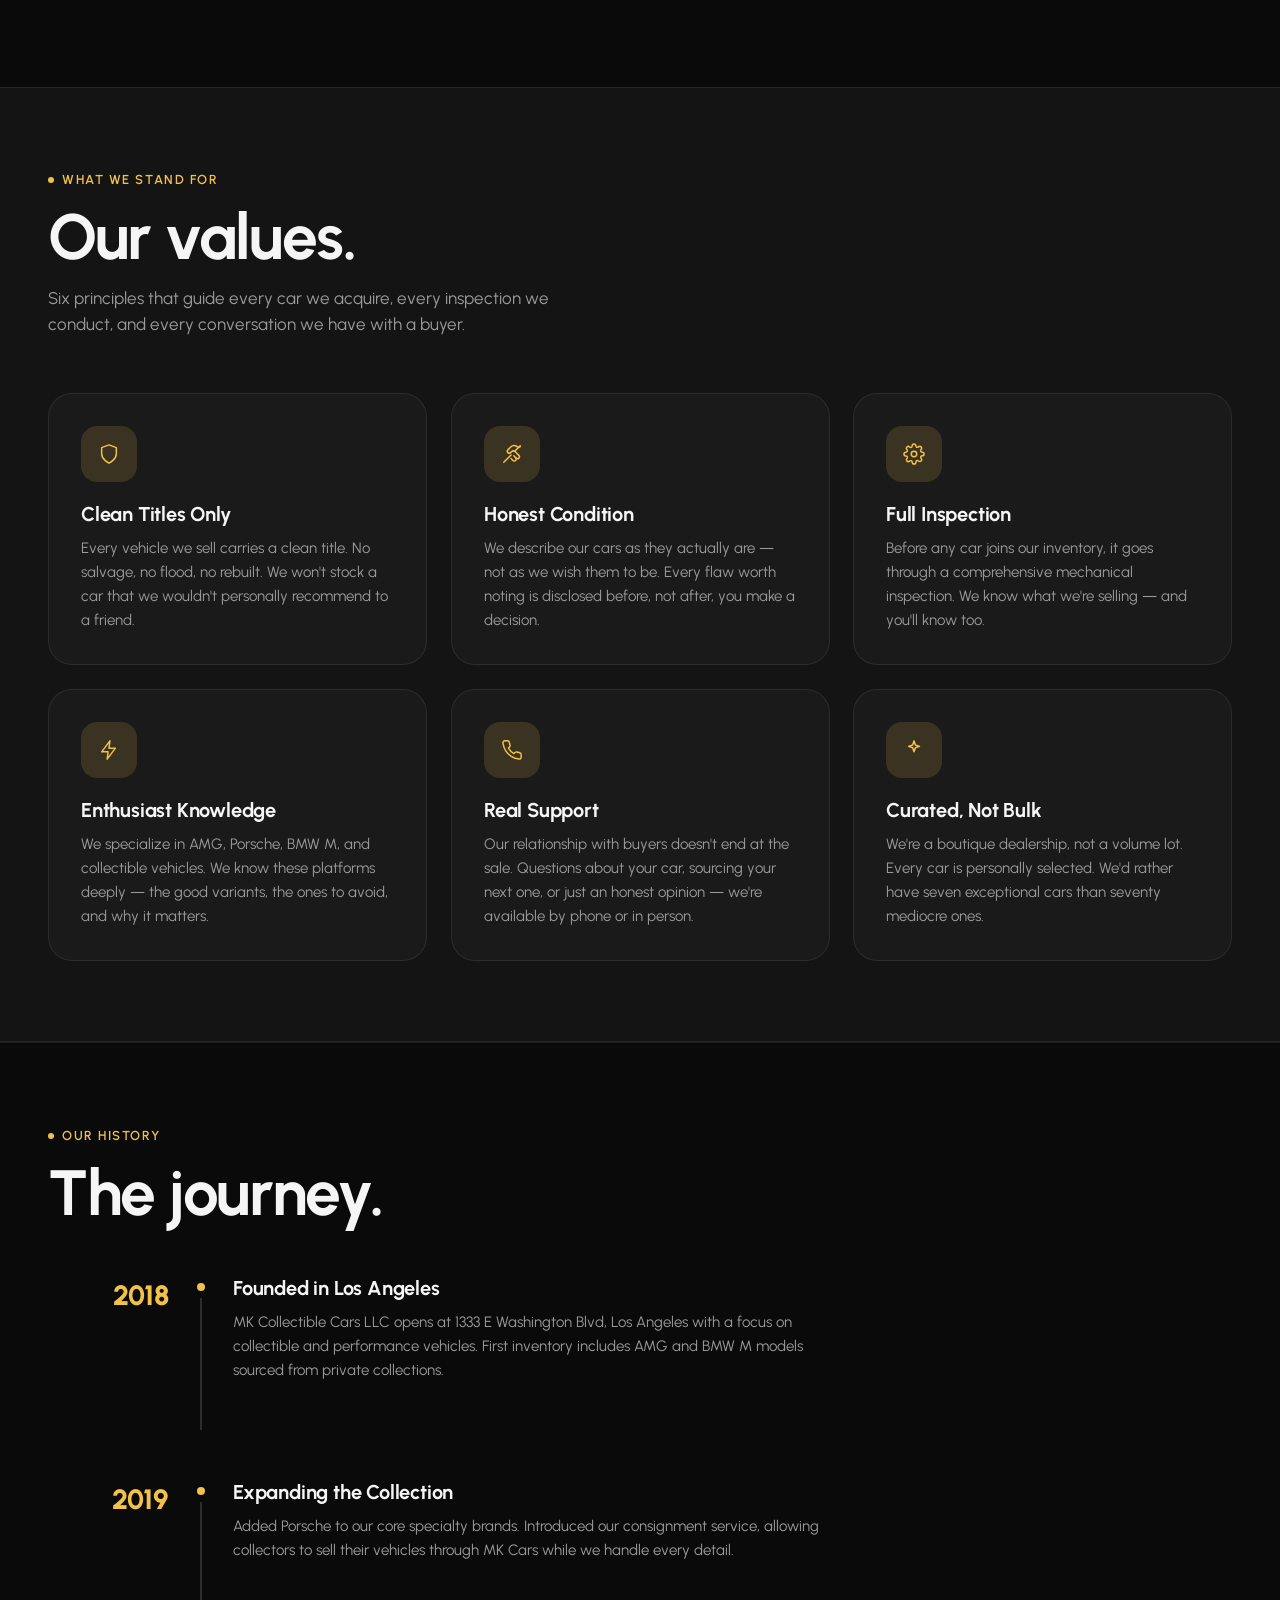
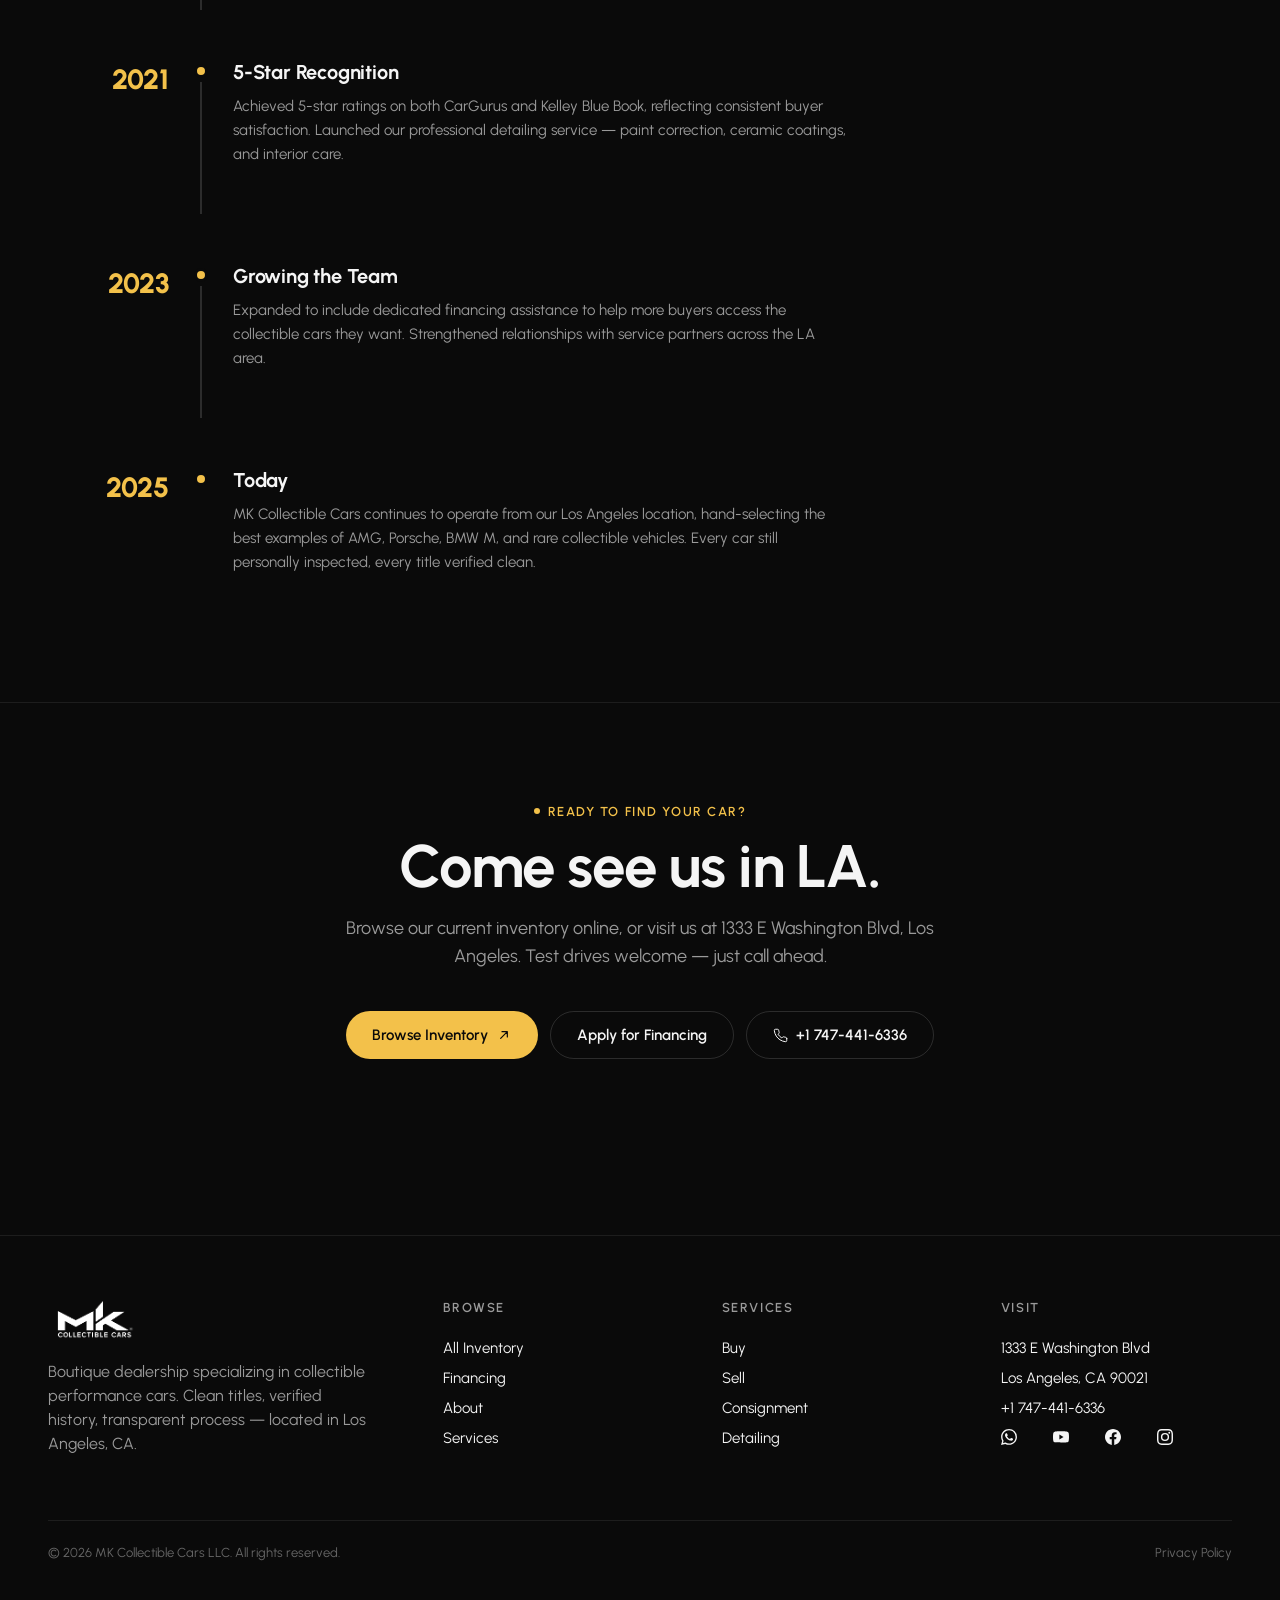
==== commit 9184ffc8: "Add scroll animations to our-story page" ====
--- a/our-story.html
+++ b/our-story.html
@@ -674,6 +674,79 @@
   display: inline-block;
 }
 
+/* =========================================
+   SCROLL ANIMATIONS (Intersection Observer)
+   ========================================= */
+
+.animate-on-scroll {
+  opacity: 0;
+  transform: translateY(32px);
+  transition: opacity 0.65s cubic-bezier(0.22, 1, 0.36, 1),
+              transform 0.65s cubic-bezier(0.22, 1, 0.36, 1);
+  will-change: opacity, transform;
+}
+
+.animate-on-scroll.animated {
+  opacity: 1;
+  transform: none;
+}
+
+.animate-fade-in {
+  opacity: 0;
+  transform: translateY(32px);
+}
+.animate-fade-in.animated {
+  opacity: 1;
+  transform: none;
+}
+
+.animate-slide-left {
+  opacity: 0;
+  transform: translateX(-48px);
+}
+.animate-slide-left.animated {
+  opacity: 1;
+  transform: none;
+}
+
+.animate-slide-right {
+  opacity: 0;
+  transform: translateX(48px);
+}
+.animate-slide-right.animated {
+  opacity: 1;
+  transform: none;
+}
+
+.animate-scale-up {
+  opacity: 0;
+  transform: scale(0.94) translateY(20px);
+}
+.animate-scale-up.animated {
+  opacity: 1;
+  transform: none;
+}
+
+/* Stagger delays */
+.animate-on-scroll.delay-1 { transition-delay: 0.08s; }
+.animate-on-scroll.delay-2 { transition-delay: 0.16s; }
+.animate-on-scroll.delay-3 { transition-delay: 0.24s; }
+.animate-on-scroll.delay-4 { transition-delay: 0.32s; }
+.animate-on-scroll.delay-5 { transition-delay: 0.40s; }
+.animate-on-scroll.delay-6 { transition-delay: 0.48s; }
+
+@media (prefers-reduced-motion: reduce) {
+  .animate-on-scroll,
+  .animate-fade-in,
+  .animate-slide-left,
+  .animate-slide-right,
+  .animate-scale-up {
+    opacity: 1 !important;
+    transform: none !important;
+    transition: none !important;
+  }
+}
+
 /* Mobile */
 @media (max-width: 900px) {
   .story-content {
@@ -867,35 +940,35 @@
           <h3>Clean Titles Only</h3>
           <p>Every vehicle we sell carries a clean title. No salvage, no flood, no rebuilt. We won't stock a car that we wouldn't personally recommend to a friend.</p>
         </div>
-        <div class="value-card">
+        <div class="value-card animate-on-scroll animate-fade-in delay-2">
           <div class="value-icon">
             <svg width="22" height="22" viewBox="0 0 24 24" fill="none" stroke="currentColor" stroke-width="1.6" stroke-linecap="round" stroke-linejoin="round"><path d="M11 17l2 2a1 1 0 1 0 3-3"/><path d="M14 14l2.5 2.5a1 1 0 1 0 3-3l-3.88-3.88a3 3 0 0 0-4.24 0l-.88.88a1 1 0 1 1-3-3l2.81-2.81a5.79 5.79 0 0 1 7.06-.87l.47.28a2 2 0 0 0 1.42.25L21 4"/><path d="M21 3l-6 6"/><path d="M3 21l8-8"/></svg>
           </div>
           <h3>Honest Condition</h3>
           <p>We describe our cars as they actually are — not as we wish them to be. Every flaw worth noting is disclosed before, not after, you make a decision.</p>
         </div>
-        <div class="value-card">
+        <div class="value-card animate-on-scroll animate-fade-in delay-3">
           <div class="value-icon">
             <svg width="22" height="22" viewBox="0 0 24 24" fill="none" stroke="currentColor" stroke-width="1.6" stroke-linecap="round" stroke-linejoin="round"><circle cx="12" cy="12" r="3"/><path d="M19.4 15a1.65 1.65 0 0 0 .33 1.82l.06.06a2 2 0 1 1-2.83 2.83l-.06-.06a1.65 1.65 0 0 0-1.82-.33 1.65 1.65 0 0 0-1 1.51V21a2 2 0 0 1-4 0v-.09A1.65 1.65 0 0 0 9 19.4a1.65 1.65 0 0 0-1.82.33l-.06.06a2 2 0 1 1-2.83-2.83l.06-.06a1.65 1.65 0 0 0 .33-1.82 1.65 1.65 0 0 0-1.51-1H3a2 2 0 0 1 0-4h.09A1.65 1.65 0 0 0 4.6 9a1.65 1.65 0 0 0-.33-1.82l-.06-.06a2 2 0 1 1 2.83-2.83l.06.06a1.65 1.65 0 0 0 1.82.33H9a1.65 1.65 0 0 0 1-1.51V3a2 2 0 0 1 4 0v.09a1.65 1.65 0 0 0 1 1.51 1.65 1.65 0 0 0 1.82-.33l.06-.06a2 2 0 1 1 2.83 2.83l-.06.06a1.65 1.65 0 0 0-.33 1.82V9a1.65 1.65 0 0 0 1.51 1H21a2 2 0 0 1 0 4h-.09a1.65 1.65 0 0 0-1.51 1z"/></svg>
           </div>
           <h3>Full Inspection</h3>
           <p>Before any car joins our inventory, it goes through a comprehensive mechanical inspection. We know what we're selling — and you'll know too.</p>
         </div>
-        <div class="value-card">
+        <div class="value-card animate-on-scroll animate-fade-in delay-1">
           <div class="value-icon">
             <svg width="22" height="22" viewBox="0 0 24 24" fill="none" stroke="currentColor" stroke-width="1.6" stroke-linecap="round" stroke-linejoin="round"><path d="M13 2L4 14h7l-1 8 9-12h-7l1-8z"/></svg>
           </div>
           <h3>Enthusiast Knowledge</h3>
           <p>We specialize in AMG, Porsche, BMW M, and collectible vehicles. We know these platforms deeply — the good variants, the ones to avoid, and why it matters.</p>
         </div>
-        <div class="value-card">
+        <div class="value-card animate-on-scroll animate-fade-in delay-2">
           <div class="value-icon">
             <svg width="22" height="22" viewBox="0 0 24 24" fill="none" stroke="currentColor" stroke-width="1.6" stroke-linecap="round" stroke-linejoin="round"><path d="M22 16.92v3a2 2 0 0 1-2.18 2 19.79 19.79 0 0 1-8.63-3.07 19.5 19.5 0 0 1-6-6 19.79 19.79 0 0 1-3.07-8.67A2 2 0 0 1 4.11 2h3a2 2 0 0 1 2 1.72 12.84 12.84 0 0 0 .7 2.81 2 2 0 0 1-.45 2.11L8.09 9.91a16 16 0 0 0 6 6l1.27-1.27a2 2 0 0 1 2.11-.45 12.84 12.84 0 0 0 2.81.7A2 2 0 0 1 22 16.92z"/></svg>
           </div>
           <h3>Real Support</h3>
           <p>Our relationship with buyers doesn't end at the sale. Questions about your car, sourcing your next one, or just an honest opinion — we're available by phone or in person.</p>
         </div>
-        <div class="value-card">
+        <div class="value-card animate-on-scroll animate-fade-in delay-3">
           <div class="value-icon">
             <svg width="22" height="22" viewBox="0 0 24 24" fill="none" stroke="currentColor" stroke-width="1.6" stroke-linecap="round" stroke-linejoin="round"><path d="M12 2l1.5 4.5L18 8l-4.5 1.5L12 14l-1.5-4.5L6 8l4.5-1.5z"/></svg>
           </div>
@@ -909,14 +982,14 @@
   <!-- TIMELINE -->
   <section class="timeline-section">
     <div class="container">
-      <div class="section-eyebrow">
+      <div class="section-eyebrow animate-on-scroll animate-fade-in">
         <span class="accent-dot"></span>
         Our history
       </div>
-      <h2 class="section-title">The journey.</h2>
+      <h2 class="section-title animate-on-scroll animate-fade-in delay-1">The journey.</h2>
 
       <div class="timeline">
-        <div class="timeline-item">
+        <div class="timeline-item animate-on-scroll animate-slide-left">
           <div class="timeline-year">2018</div>
           <div class="timeline-line">
             <div class="timeline-dot"></div>
@@ -927,7 +1000,7 @@
             <p>MK Collectible Cars LLC opens at 1333 E Washington Blvd, Los Angeles with a focus on collectible and performance vehicles. First inventory includes AMG and BMW M models sourced from private collections.</p>
           </div>
         </div>
-        <div class="timeline-item">
+        <div class="timeline-item animate-on-scroll animate-slide-left delay-1">
           <div class="timeline-year">2019</div>
           <div class="timeline-line">
             <div class="timeline-dot"></div>
@@ -938,7 +1011,7 @@
             <p>Added Porsche to our core specialty brands. Introduced our consignment service, allowing collectors to sell their vehicles through MK Cars while we handle every detail.</p>
           </div>
         </div>
-        <div class="timeline-item">
+        <div class="timeline-item animate-on-scroll animate-slide-left delay-2">
           <div class="timeline-year">2021</div>
           <div class="timeline-line">
             <div class="timeline-dot"></div>
@@ -949,7 +1022,7 @@
             <p>Achieved 5-star ratings on both CarGurus and Kelley Blue Book, reflecting consistent buyer satisfaction. Launched our professional detailing service — paint correction, ceramic coatings, and interior care.</p>
           </div>
         </div>
-        <div class="timeline-item">
+        <div class="timeline-item animate-on-scroll animate-slide-left delay-3">
           <div class="timeline-year">2023</div>
           <div class="timeline-line">
             <div class="timeline-dot"></div>
@@ -960,7 +1033,7 @@
             <p>Expanded to include dedicated financing assistance to help more buyers access the collectible cars they want. Strengthened relationships with service partners across the LA area.</p>
           </div>
         </div>
-        <div class="timeline-item">
+        <div class="timeline-item animate-on-scroll animate-slide-left delay-4">
           <div class="timeline-year">2025</div>
           <div class="timeline-line">
             <div class="timeline-dot"></div>
@@ -978,7 +1051,7 @@
   <!-- CTA -->
   <section class="cta-section">
     <div class="container">
-      <div class="cta-inner">
+      <div class="cta-inner animate-on-scroll animate-fade-in">
         <div class="section-eyebrow" style="justify-content: center;">
           <span class="accent-dot"></span>
           Ready to find your car?
